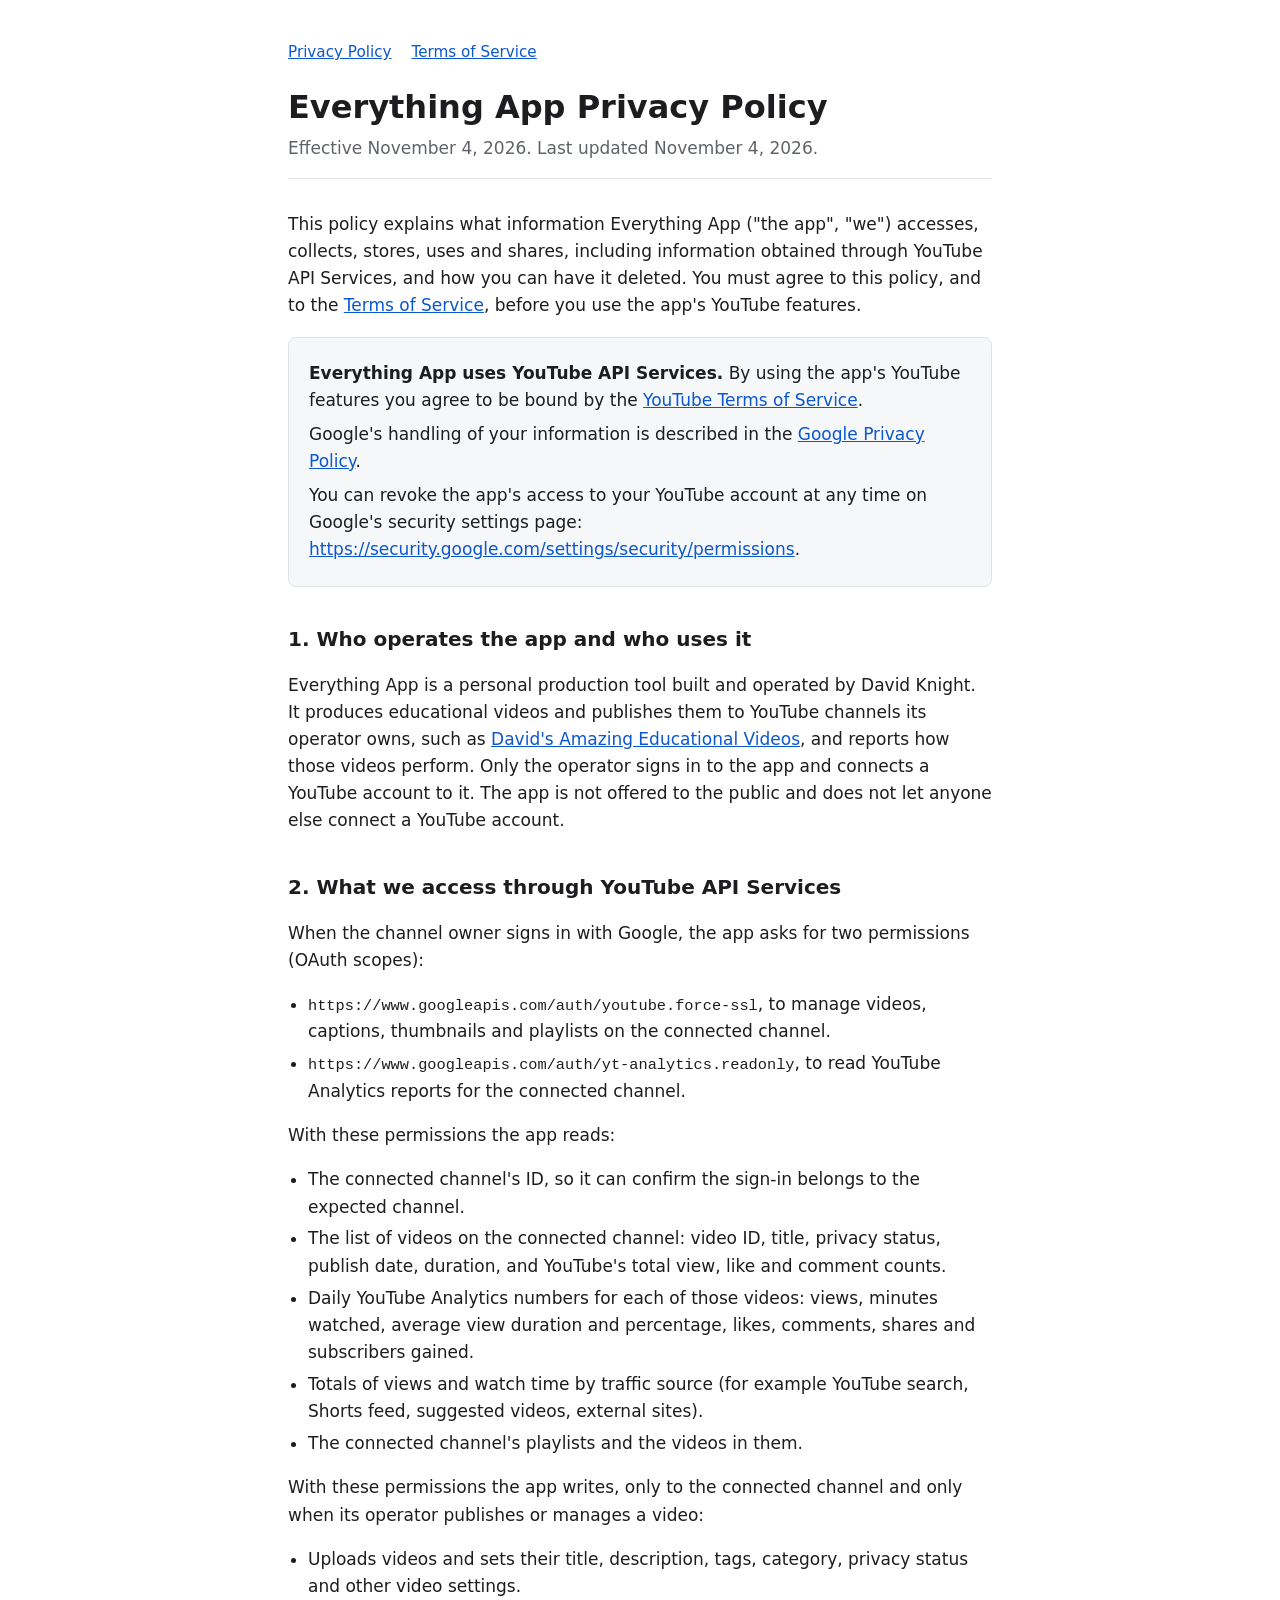
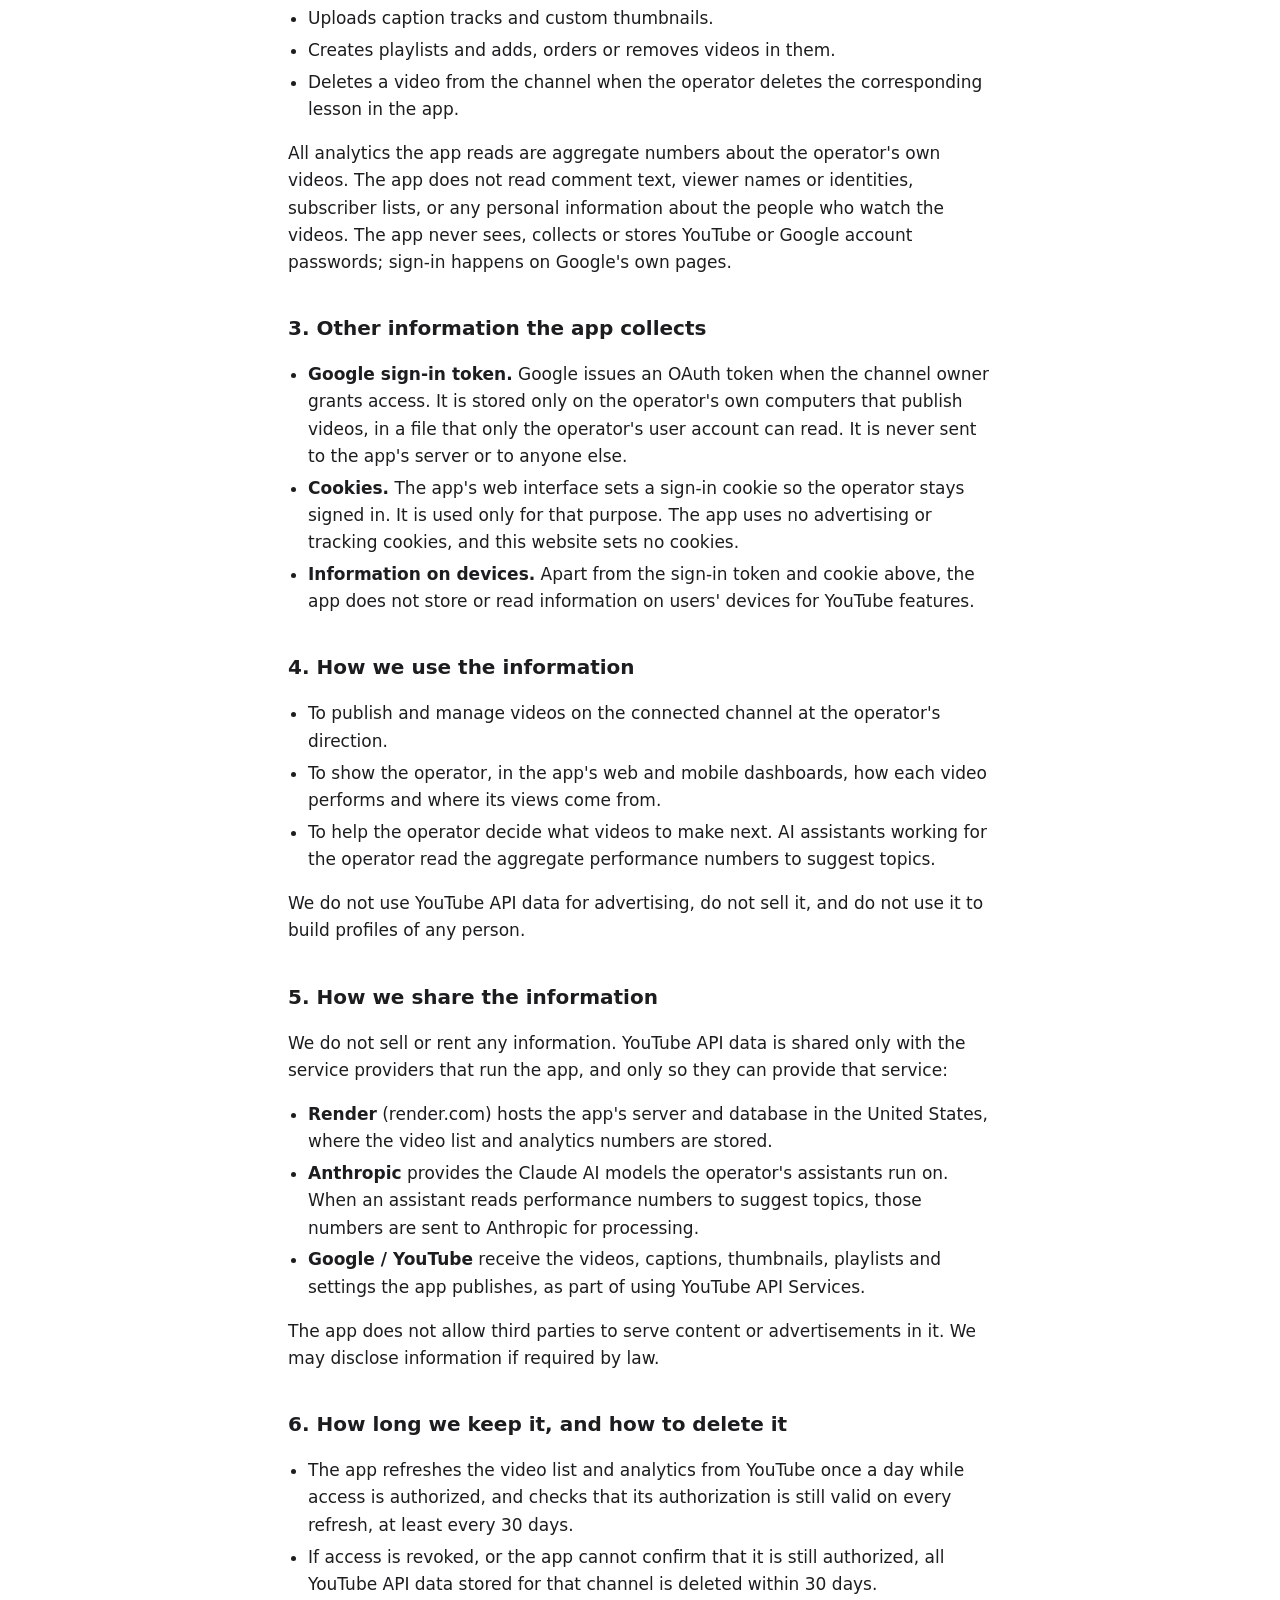
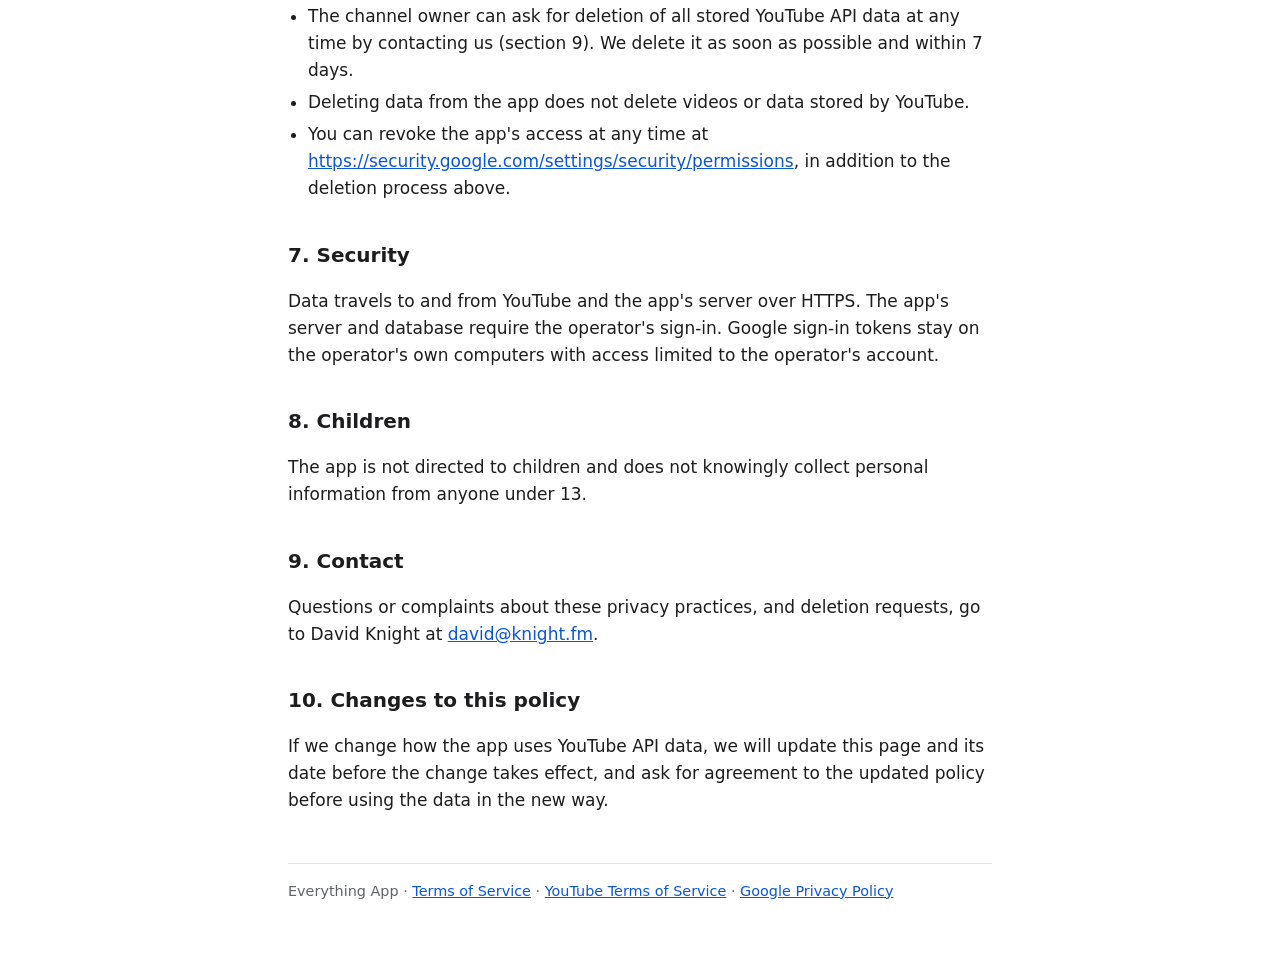
==== index.html @ c302fdb1 "Add Everything App privacy policy and terms of service Claude-Session: https://claude.ai/code/sessio" ====
<!doctype html>
<html lang="en">
<head>
<meta charset="utf-8">
<meta name="viewport" content="width=device-width, initial-scale=1">
<title>Everything App Privacy Policy</title>
<meta name="description" content="Privacy policy for Everything App, including its use of YouTube API Services.">
<link rel="stylesheet" href="style.css">
</head>
<body>
<main>
<header>
  <nav><a href="./">Privacy Policy</a><a href="terms.html">Terms of Service</a></nav>
  <h1>Everything App Privacy Policy</h1>
  <p class="meta">Effective November 4, 2026. Last updated November 4, 2026.</p>
</header>

<p>This policy explains what information Everything App ("the app", "we") accesses, collects, stores, uses and shares, including information obtained through YouTube API Services, and how you can have it deleted. You must agree to this policy, and to the <a href="terms.html">Terms of Service</a>, before you use the app's YouTube features.</p>

<div class="callout">
  <p><strong>Everything App uses YouTube API Services.</strong> By using the app's YouTube features you agree to be bound by the <a href="https://www.youtube.com/t/terms">YouTube Terms of Service</a>.</p>
  <p>Google's handling of your information is described in the <a href="http://www.google.com/policies/privacy">Google Privacy Policy</a>.</p>
  <p>You can revoke the app's access to your YouTube account at any time on Google's security settings page: <a href="https://security.google.com/settings/security/permissions">https://security.google.com/settings/security/permissions</a>.</p>
</div>

<h2>1. Who operates the app and who uses it</h2>
<p>Everything App is a personal production tool built and operated by David Knight. It produces educational videos and publishes them to YouTube channels its operator owns, such as <a href="https://www.youtube.com/@AmazingDavidYo">David's Amazing Educational Videos</a>, and reports how those videos perform. Only the operator signs in to the app and connects a YouTube account to it. The app is not offered to the public and does not let anyone else connect a YouTube account.</p>

<h2>2. What we access through YouTube API Services</h2>
<p>When the channel owner signs in with Google, the app asks for two permissions (OAuth scopes):</p>
<ul>
  <li><code>https://www.googleapis.com/auth/youtube.force-ssl</code>, to manage videos, captions, thumbnails and playlists on the connected channel.</li>
  <li><code>https://www.googleapis.com/auth/yt-analytics.readonly</code>, to read YouTube Analytics reports for the connected channel.</li>
</ul>
<p>With these permissions the app reads:</p>
<ul>
  <li>The connected channel's ID, so it can confirm the sign-in belongs to the expected channel.</li>
  <li>The list of videos on the connected channel: video ID, title, privacy status, publish date, duration, and YouTube's total view, like and comment counts.</li>
  <li>Daily YouTube Analytics numbers for each of those videos: views, minutes watched, average view duration and percentage, likes, comments, shares and subscribers gained.</li>
  <li>Totals of views and watch time by traffic source (for example YouTube search, Shorts feed, suggested videos, external sites).</li>
  <li>The connected channel's playlists and the videos in them.</li>
</ul>
<p>With these permissions the app writes, only to the connected channel and only when its operator publishes or manages a video:</p>
<ul>
  <li>Uploads videos and sets their title, description, tags, category, privacy status and other video settings.</li>
  <li>Uploads caption tracks and custom thumbnails.</li>
  <li>Creates playlists and adds, orders or removes videos in them.</li>
  <li>Deletes a video from the channel when the operator deletes the corresponding lesson in the app.</li>
</ul>
<p>All analytics the app reads are aggregate numbers about the operator's own videos. The app does not read comment text, viewer names or identities, subscriber lists, or any personal information about the people who watch the videos. The app never sees, collects or stores YouTube or Google account passwords; sign-in happens on Google's own pages.</p>

<h2>3. Other information the app collects</h2>
<ul>
  <li><strong>Google sign-in token.</strong> Google issues an OAuth token when the channel owner grants access. It is stored only on the operator's own computers that publish videos, in a file that only the operator's user account can read. It is never sent to the app's server or to anyone else.</li>
  <li><strong>Cookies.</strong> The app's web interface sets a sign-in cookie so the operator stays signed in. It is used only for that purpose. The app uses no advertising or tracking cookies, and this website sets no cookies.</li>
  <li><strong>Information on devices.</strong> Apart from the sign-in token and cookie above, the app does not store or read information on users' devices for YouTube features.</li>
</ul>

<h2>4. How we use the information</h2>
<ul>
  <li>To publish and manage videos on the connected channel at the operator's direction.</li>
  <li>To show the operator, in the app's web and mobile dashboards, how each video performs and where its views come from.</li>
  <li>To help the operator decide what videos to make next. AI assistants working for the operator read the aggregate performance numbers to suggest topics.</li>
</ul>
<p>We do not use YouTube API data for advertising, do not sell it, and do not use it to build profiles of any person.</p>

<h2>5. How we share the information</h2>
<p>We do not sell or rent any information. YouTube API data is shared only with the service providers that run the app, and only so they can provide that service:</p>
<ul>
  <li><strong>Render</strong> (render.com) hosts the app's server and database in the United States, where the video list and analytics numbers are stored.</li>
  <li><strong>Anthropic</strong> provides the Claude AI models the operator's assistants run on. When an assistant reads performance numbers to suggest topics, those numbers are sent to Anthropic for processing.</li>
  <li><strong>Google / YouTube</strong> receive the videos, captions, thumbnails, playlists and settings the app publishes, as part of using YouTube API Services.</li>
</ul>
<p>The app does not allow third parties to serve content or advertisements in it. We may disclose information if required by law.</p>

<h2>6. How long we keep it, and how to delete it</h2>
<ul>
  <li>The app refreshes the video list and analytics from YouTube once a day while access is authorized, and checks that its authorization is still valid on every refresh, at least every 30 days.</li>
  <li>If access is revoked, or the app cannot confirm that it is still authorized, all YouTube API data stored for that channel is deleted within 30 days.</li>
  <li>The channel owner can ask for deletion of all stored YouTube API data at any time by contacting us (section 9). We delete it as soon as possible and within 7 days.</li>
  <li>Deleting data from the app does not delete videos or data stored by YouTube.</li>
  <li>You can revoke the app's access at any time at <a href="https://security.google.com/settings/security/permissions">https://security.google.com/settings/security/permissions</a>, in addition to the deletion process above.</li>
</ul>

<h2>7. Security</h2>
<p>Data travels to and from YouTube and the app's server over HTTPS. The app's server and database require the operator's sign-in. Google sign-in tokens stay on the operator's own computers with access limited to the operator's account.</p>

<h2>8. Children</h2>
<p>The app is not directed to children and does not knowingly collect personal information from anyone under 13.</p>

<h2>9. Contact</h2>
<p>Questions or complaints about these privacy practices, and deletion requests, go to David Knight at <a href="mailto:david@knight.fm">david@knight.fm</a>.</p>

<h2>10. Changes to this policy</h2>
<p>If we change how the app uses YouTube API data, we will update this page and its date before the change takes effect, and ask for agreement to the updated policy before using the data in the new way.</p>

<footer>Everything App · <a href="terms.html">Terms of Service</a> · <a href="https://www.youtube.com/t/terms">YouTube Terms of Service</a> · <a href="http://www.google.com/policies/privacy">Google Privacy Policy</a></footer>
</main>
</body>
</html>
---- style.css ----
:root {
  --bg: #ffffff;
  --fg: #1d1d1f;
  --muted: #5f6368;
  --rule: #e3e3e6;
  --link: #0b57d0;
  --panel: #f6f7f9;
}
@media (prefers-color-scheme: dark) {
  :root {
    --bg: #121316;
    --fg: #e8e8ea;
    --muted: #a0a3a8;
    --rule: #2c2e33;
    --link: #8ab4f8;
    --panel: #1b1d21;
  }
}
* { box-sizing: border-box; }
html { -webkit-text-size-adjust: 100%; }
body {
  margin: 0;
  background: var(--bg);
  color: var(--fg);
  font: 17px/1.6 system-ui, -apple-system, "Segoe UI", Roboto, sans-serif;
}
main { max-width: 46rem; margin: 0 auto; padding: 2.5rem 16px 4rem; }
header { border-bottom: 1px solid var(--rule); margin-bottom: 2rem; padding-bottom: 1rem; }
nav { font-size: 0.95rem; margin-bottom: 1.5rem; }
nav a { margin-right: 1.25rem; }
h1 { font-size: 2rem; line-height: 1.2; margin: 0 0 0.5rem; }
h2 { font-size: 1.25rem; margin: 2.25rem 0 0.5rem; }
h3 { font-size: 1.05rem; margin: 1.5rem 0 0.25rem; }
.meta { color: var(--muted); margin: 0; }
a { color: var(--link); overflow-wrap: anywhere; }
ul { padding-left: 1.25rem; }
li { margin: 0.3rem 0; }
.callout { background: var(--panel); border: 1px solid var(--rule); border-radius: 8px; padding: 1rem 1.25rem; }
.callout p { margin: 0.4rem 0; }
code { font-size: 0.9em; overflow-wrap: anywhere; }
footer { border-top: 1px solid var(--rule); color: var(--muted); font-size: 0.9rem; margin-top: 3rem; padding-top: 1rem; }
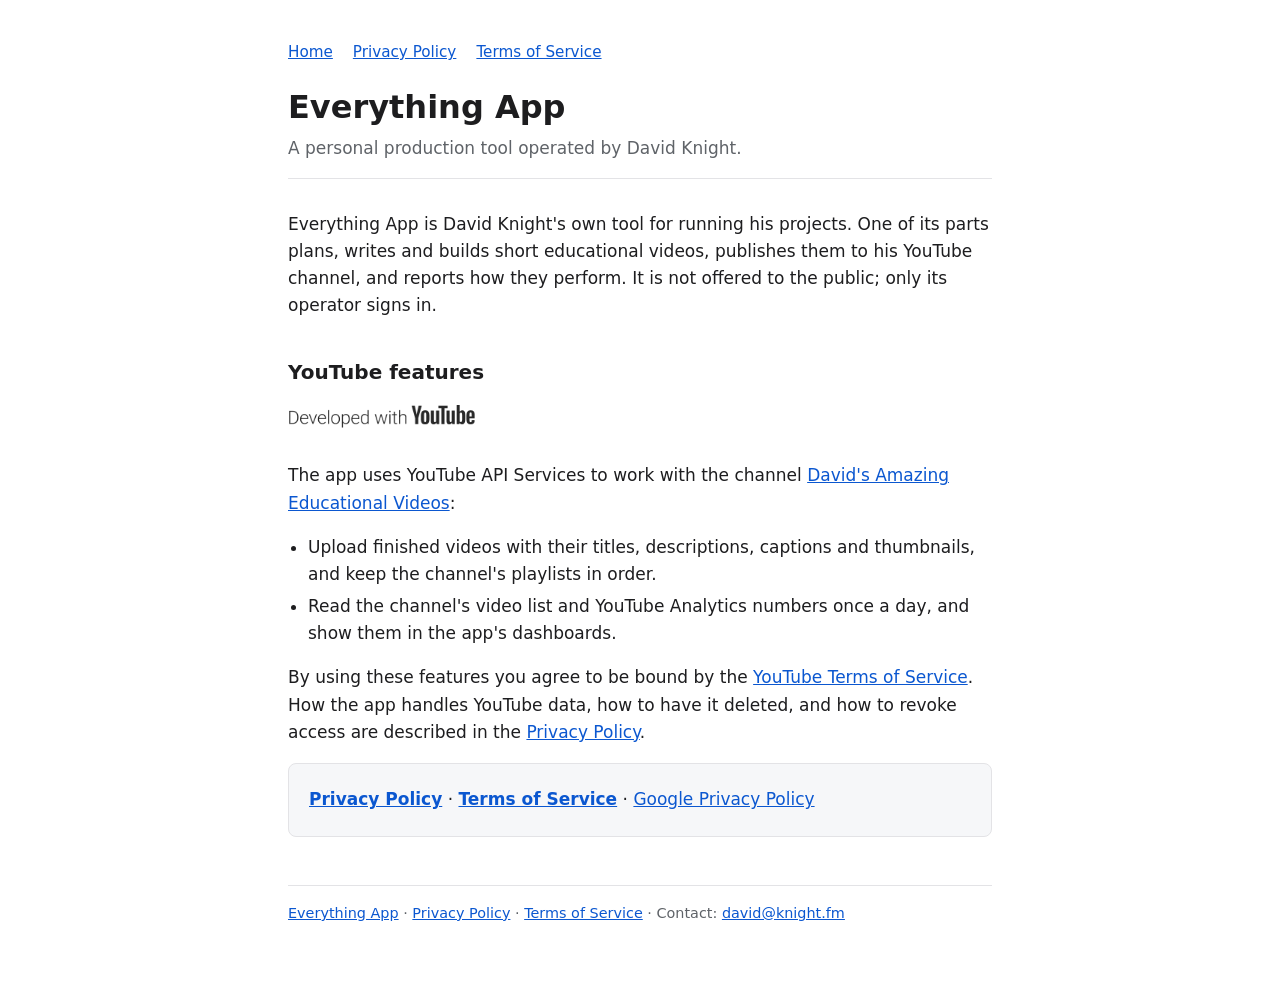
==== commit 67db24dd: "Add a homepage with the Developed with YouTube badge; move the policy to privacy.html The audit form" ====
--- a/index.html
+++ b/index.html
@@ -3,98 +3,39 @@
 <head>
 <meta charset="utf-8">
 <meta name="viewport" content="width=device-width, initial-scale=1">
-<title>Everything App Privacy Policy</title>
-<meta name="description" content="Privacy policy for Everything App, including its use of YouTube API Services.">
+<title>Everything App</title>
+<meta name="description" content="Everything App, a personal production tool that makes educational videos and publishes them to YouTube.">
 <link rel="stylesheet" href="style.css">
 </head>
 <body>
 <main>
 <header>
-  <nav><a href="./">Privacy Policy</a><a href="terms.html">Terms of Service</a></nav>
-  <h1>Everything App Privacy Policy</h1>
-  <p class="meta">Effective November 4, 2026. Last updated November 4, 2026.</p>
+  <nav><a href="./">Home</a><a href="privacy.html">Privacy Policy</a><a href="terms.html">Terms of Service</a></nav>
+  <h1>Everything App</h1>
+  <p class="meta">A personal production tool operated by David Knight.</p>
 </header>
 
-<p>This policy explains what information Everything App ("the app", "we") accesses, collects, stores, uses and shares, including information obtained through YouTube API Services, and how you can have it deleted. You must agree to this policy, and to the <a href="terms.html">Terms of Service</a>, before you use the app's YouTube features.</p>
+<p>Everything App is David Knight's own tool for running his projects. One of its parts plans, writes and builds short educational videos, publishes them to his YouTube channel, and reports how they perform. It is not offered to the public; only its operator signs in.</p>
+
+<h2>YouTube features</h2>
+<a class="badge" href="https://www.youtube.com/@AmazingDavidYo">
+  <picture>
+    <source srcset="developed-with-youtube-sentence-case-light.png" media="(prefers-color-scheme: dark)">
+    <img src="developed-with-youtube-sentence-case-dark.png" alt="Developed with YouTube" width="300" height="107">
+  </picture>
+</a>
+<p>The app uses YouTube API Services to work with the channel <a href="https://www.youtube.com/@AmazingDavidYo">David's Amazing Educational Videos</a>:</p>
+<ul>
+  <li>Upload finished videos with their titles, descriptions, captions and thumbnails, and keep the channel's playlists in order.</li>
+  <li>Read the channel's video list and YouTube Analytics numbers once a day, and show them in the app's dashboards.</li>
+</ul>
+<p>By using these features you agree to be bound by the <a href="https://www.youtube.com/t/terms">YouTube Terms of Service</a>. How the app handles YouTube data, how to have it deleted, and how to revoke access are described in the <a href="privacy.html">Privacy Policy</a>.</p>
 
 <div class="callout">
-  <p><strong>Everything App uses YouTube API Services.</strong> By using the app's YouTube features you agree to be bound by the <a href="https://www.youtube.com/t/terms">YouTube Terms of Service</a>.</p>
-  <p>Google's handling of your information is described in the <a href="http://www.google.com/policies/privacy">Google Privacy Policy</a>.</p>
-  <p>You can revoke the app's access to your YouTube account at any time on Google's security settings page: <a href="https://security.google.com/settings/security/permissions">https://security.google.com/settings/security/permissions</a>.</p>
+  <p><a href="privacy.html"><strong>Privacy Policy</strong></a> · <a href="terms.html"><strong>Terms of Service</strong></a> · <a href="http://www.google.com/policies/privacy">Google Privacy Policy</a></p>
 </div>
 
-<h2>1. Who operates the app and who uses it</h2>
-<p>Everything App is a personal production tool built and operated by David Knight. It produces educational videos and publishes them to YouTube channels its operator owns, such as <a href="https://www.youtube.com/@AmazingDavidYo">David's Amazing Educational Videos</a>, and reports how those videos perform. Only the operator signs in to the app and connects a YouTube account to it. The app is not offered to the public and does not let anyone else connect a YouTube account.</p>
-
-<h2>2. What we access through YouTube API Services</h2>
-<p>When the channel owner signs in with Google, the app asks for two permissions (OAuth scopes):</p>
-<ul>
-  <li><code>https://www.googleapis.com/auth/youtube.force-ssl</code>, to manage videos, captions, thumbnails and playlists on the connected channel.</li>
-  <li><code>https://www.googleapis.com/auth/yt-analytics.readonly</code>, to read YouTube Analytics reports for the connected channel.</li>
-</ul>
-<p>With these permissions the app reads:</p>
-<ul>
-  <li>The connected channel's ID, so it can confirm the sign-in belongs to the expected channel.</li>
-  <li>The list of videos on the connected channel: video ID, title, privacy status, publish date, duration, and YouTube's total view, like and comment counts.</li>
-  <li>Daily YouTube Analytics numbers for each of those videos: views, minutes watched, average view duration and percentage, likes, comments, shares and subscribers gained.</li>
-  <li>Totals of views and watch time by traffic source (for example YouTube search, Shorts feed, suggested videos, external sites).</li>
-  <li>The connected channel's playlists and the videos in them.</li>
-</ul>
-<p>With these permissions the app writes, only to the connected channel and only when its operator publishes or manages a video:</p>
-<ul>
-  <li>Uploads videos and sets their title, description, tags, category, privacy status and other video settings.</li>
-  <li>Uploads caption tracks and custom thumbnails.</li>
-  <li>Creates playlists and adds, orders or removes videos in them.</li>
-  <li>Deletes a video from the channel when the operator deletes the corresponding lesson in the app.</li>
-</ul>
-<p>All analytics the app reads are aggregate numbers about the operator's own videos. The app does not read comment text, viewer names or identities, subscriber lists, or any personal information about the people who watch the videos. The app never sees, collects or stores YouTube or Google account passwords; sign-in happens on Google's own pages.</p>
-
-<h2>3. Other information the app collects</h2>
-<ul>
-  <li><strong>Google sign-in token.</strong> Google issues an OAuth token when the channel owner grants access. It is stored only on the operator's own computers that publish videos, in a file that only the operator's user account can read. It is never sent to the app's server or to anyone else.</li>
-  <li><strong>Cookies.</strong> The app's web interface sets a sign-in cookie so the operator stays signed in. It is used only for that purpose. The app uses no advertising or tracking cookies, and this website sets no cookies.</li>
-  <li><strong>Information on devices.</strong> Apart from the sign-in token and cookie above, the app does not store or read information on users' devices for YouTube features.</li>
-</ul>
-
-<h2>4. How we use the information</h2>
-<ul>
-  <li>To publish and manage videos on the connected channel at the operator's direction.</li>
-  <li>To show the operator, in the app's web and mobile dashboards, how each video performs and where its views come from.</li>
-  <li>To help the operator decide what videos to make next. AI assistants working for the operator read the aggregate performance numbers to suggest topics.</li>
-</ul>
-<p>We do not use YouTube API data for advertising, do not sell it, and do not use it to build profiles of any person.</p>
-
-<h2>5. How we share the information</h2>
-<p>We do not sell or rent any information. YouTube API data is shared only with the service providers that run the app, and only so they can provide that service:</p>
-<ul>
-  <li><strong>Render</strong> (render.com) hosts the app's server and database in the United States, where the video list and analytics numbers are stored.</li>
-  <li><strong>Anthropic</strong> provides the Claude AI models the operator's assistants run on. When an assistant reads performance numbers to suggest topics, those numbers are sent to Anthropic for processing.</li>
-  <li><strong>Google / YouTube</strong> receive the videos, captions, thumbnails, playlists and settings the app publishes, as part of using YouTube API Services.</li>
-</ul>
-<p>The app does not allow third parties to serve content or advertisements in it. We may disclose information if required by law.</p>
-
-<h2>6. How long we keep it, and how to delete it</h2>
-<ul>
-  <li>The app refreshes the video list and analytics from YouTube once a day while access is authorized, and checks that its authorization is still valid on every refresh, at least every 30 days.</li>
-  <li>If access is revoked, or the app cannot confirm that it is still authorized, all YouTube API data stored for that channel is deleted within 30 days.</li>
-  <li>The channel owner can ask for deletion of all stored YouTube API data at any time by contacting us (section 9). We delete it as soon as possible and within 7 days.</li>
-  <li>Deleting data from the app does not delete videos or data stored by YouTube.</li>
-  <li>You can revoke the app's access at any time at <a href="https://security.google.com/settings/security/permissions">https://security.google.com/settings/security/permissions</a>, in addition to the deletion process above.</li>
-</ul>
-
-<h2>7. Security</h2>
-<p>Data travels to and from YouTube and the app's server over HTTPS. The app's server and database require the operator's sign-in. Google sign-in tokens stay on the operator's own computers with access limited to the operator's account.</p>
-
-<h2>8. Children</h2>
-<p>The app is not directed to children and does not knowingly collect personal information from anyone under 13.</p>
-
-<h2>9. Contact</h2>
-<p>Questions or complaints about these privacy practices, and deletion requests, go to David Knight at <a href="mailto:david@knight.fm">david@knight.fm</a>.</p>
-
-<h2>10. Changes to this policy</h2>
-<p>If we change how the app uses YouTube API data, we will update this page and its date before the change takes effect, and ask for agreement to the updated policy before using the data in the new way.</p>
-
-<footer>Everything App · <a href="terms.html">Terms of Service</a> · <a href="https://www.youtube.com/t/terms">YouTube Terms of Service</a> · <a href="http://www.google.com/policies/privacy">Google Privacy Policy</a></footer>
+<footer><a href="./">Everything App</a> · <a href="privacy.html">Privacy Policy</a> · <a href="terms.html">Terms of Service</a> · Contact: <a href="mailto:david@knight.fm">david@knight.fm</a></footer>
 </main>
 </body>
 </html>
--- a/style.css
+++ b/style.css
@@ -38,4 +38,6 @@
 .callout { background: var(--panel); border: 1px solid var(--rule); border-radius: 8px; padding: 1rem 1.25rem; }
 .callout p { margin: 0.4rem 0; }
 code { font-size: 0.9em; overflow-wrap: anywhere; }
+.badge { display: inline-block; margin: 0.25rem 0; line-height: 0; }
+.badge img { display: block; width: 300px; max-width: 100%; height: auto; margin: -30px 0 -30px -38px; }
 footer { border-top: 1px solid var(--rule); color: var(--muted); font-size: 0.9rem; margin-top: 3rem; padding-top: 1rem; }
